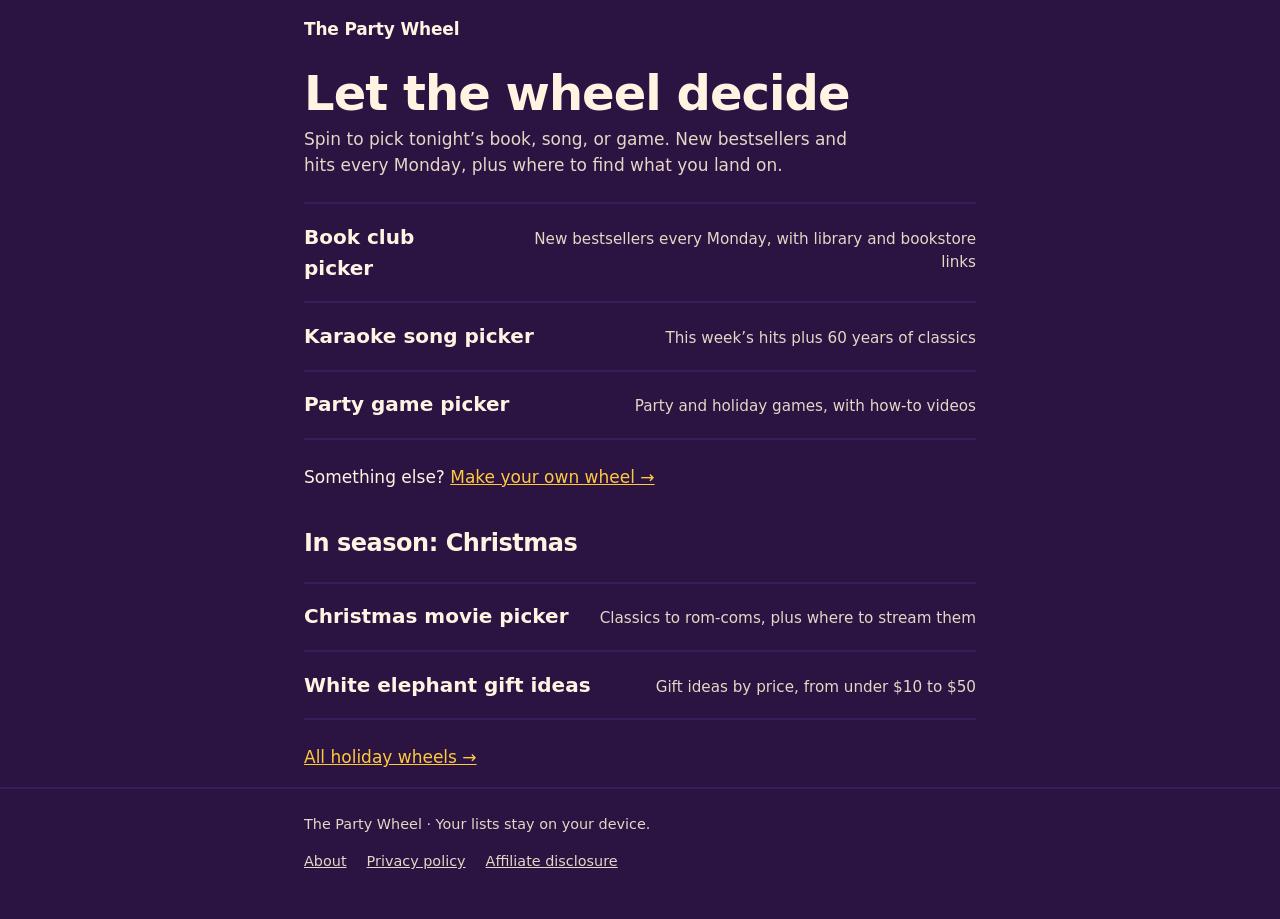
==== index.html @ 5e9249af "Monthly book club pick: hidden site box, fair pick script, pin renderer" ====
<!doctype html>
<html lang="en">
<head>
<meta charset="utf-8">
<meta name="viewport" content="width=device-width, initial-scale=1">
<title>The Party Wheel – Ready-Made Spin Wheels for Parties</title>
<meta name="description" content="Spin to pick tonight's book club read, karaoke song, or party game. New bestsellers and hits every Monday, plus where to find what you land on.">
<link rel="canonical" href="https://thepartywheel.com/">
<meta property="og:type" content="website">
<meta property="og:site_name" content="The Party Wheel">
<meta property="og:title" content="The Party Wheel – Ready-Made Spin Wheels for Parties">
<meta property="og:description" content="Spin to pick tonight's book club read, karaoke song, or party game. New bestsellers and hits every Monday, plus where to find what you land on.">
<meta property="og:url" content="https://thepartywheel.com/">
<meta property="og:image" content="https://thepartywheel.com/assets/og-image.png">
<meta property="og:image:width" content="1200">
<meta property="og:image:height" content="630">
<meta property="og:image:alt" content="A colorful spinning wheel next to the words The Party Wheel: karaoke songs, book club picks, party games">
<meta name="twitter:card" content="summary_large_image">
<link rel="icon" href="/favicon.ico" sizes="48x48">
<link rel="icon" href="/assets/icon.svg" type="image/svg+xml">
<link rel="apple-touch-icon" href="/apple-touch-icon.png">
<meta name="theme-color" content="#2B1342">
<link rel="stylesheet" href="assets/style.css?v=20261015a">
<script type="application/ld+json">{"@context": "https://schema.org", "@type": "WebSite", "name": "The Party Wheel", "alternateName": ["Party Wheel", "thepartywheel.com"], "url": "https://thepartywheel.com/"}</script>
</head>
<body>
<header class="site-header">
  <div class="wrap"><a href="./">The Party Wheel</a></div>
</header>

<main class="wrap">
  <h1>Let the wheel decide</h1>
  <p class="lede">Spin to pick tonight’s book, song, or game. New bestsellers and hits every Monday, plus where to find what you land on.</p>

  <ul class="picker-list">
    <li><a href="book-club-picker/"><strong>Book club picker</strong><small>New bestsellers every Monday, with library and bookstore links</small></a></li>
    <li><a href="karaoke-song-picker/"><strong>Karaoke song picker</strong><small>This week’s hits plus 60 years of classics</small></a></li>
    <li><a href="party-game-picker/"><strong>Party game picker</strong><small>Party and holiday games, with how-to videos</small></a></li>
  </ul>
  <p>Something else? <a href="make-your-own-wheel/">Make your own wheel →</a></p>

  <!-- IN SEASON: swap by hand. Christmas ~Nov 1–Jan 2; see docs/decisions.md 2026-10-10 seasonal rule. Keep to 1–2 wheels. -->
  <h2>In season: Christmas</h2>
  <ul class="picker-list">
    <li><a href="christmas-movie-picker/"><strong>Christmas movie picker</strong><small>Classics to rom-coms, plus where to stream them</small></a></li>
    <li><a href="white-elephant-gift-ideas/"><strong>White elephant gift ideas</strong><small>Gift ideas by price, from under $10 to $50</small></a></li>
  </ul>
  <p><a href="holiday-wheels/">All holiday wheels →</a></p>
</main>

<footer class="site-footer">
  <div class="wrap">The Party Wheel · Your lists stay on your device.
    <nav class="footer-links" aria-label="Site information"><a href="about/">About</a><a href="privacy/">Privacy policy</a><a href="affiliate-disclosure/">Affiliate disclosure</a></nav>
  </div>
</footer>
</body>
</html>
---- assets/style.css ----
:root {
  --plum: #2B1342;
  --plum-2: #3B1C58;
  --pink: #FF4F86;
  --yellow: #FFC93C;
  --teal: #22B8A7;
  --cream: #FFF4E2;
  --cream-dim: #E6D6C4;
  --font: system-ui, -apple-system, "Segoe UI", Roboto, "Helvetica Neue", sans-serif;
}

* { box-sizing: border-box; }

html { -webkit-text-size-adjust: 100%; }

body {
  margin: 0;
  background: var(--plum);
  color: var(--cream);
  font-family: var(--font);
  font-size: 1.0625rem;
  line-height: 1.55;
}

a { color: var(--yellow); }
a:hover { color: var(--cream); }

:focus-visible {
  outline: 3px solid var(--yellow);
  outline-offset: 3px;
}

.wrap {
  max-width: 44rem;
  margin: 0 auto;
  padding: 0 1rem;
}

.site-header {
  padding: 1rem 0;
}
.site-header a {
  color: var(--cream);
  font-weight: 800;
  text-decoration: none;
  letter-spacing: -0.01em;
}

h1, h2, h3 { line-height: 1.15; letter-spacing: -0.02em; }
h1 { font-size: clamp(2rem, 7vw, 3rem); font-weight: 850; margin: 0.5rem 0 0.25rem; }
h2 { font-size: 1.5rem; font-weight: 800; margin: 2.5rem 0 0.5rem; }
h3 { font-size: 1.15rem; font-weight: 750; margin: 1.5rem 0 0.25rem; }

.lede { color: var(--cream-dim); margin: 0 0 1.25rem; max-width: 36rem; }

/* ---------- Wheel stage ---------- */
.stage {
  position: relative;
  width: min(100%, 26rem);
  margin: 0 auto;
}
.stage canvas {
  display: block;
  width: 100%;
  aspect-ratio: 1;
  border-radius: 50%;
  box-shadow: 0 0 0 6px var(--plum-2), 0 0 60px rgba(255, 79, 134, 0.35);
}
.pointer {
  position: absolute;
  top: -6px;
  left: 50%;
  transform: translateX(-50%);
  width: 0; height: 0;
  border-left: 16px solid transparent;
  border-right: 16px solid transparent;
  border-top: 30px solid var(--cream);
  filter: drop-shadow(0 2px 2px rgba(0,0,0,0.4));
}

.spin-btn {
  display: block;
  width: min(100%, 26rem);
  margin: 1.25rem auto 0;
  padding: 1rem;
  border: 0;
  border-radius: 999px;
  background: var(--pink);
  color: var(--plum);
  font: 850 1.35rem/1 var(--font);
  cursor: pointer;
  min-height: 3.5rem;
}
.spin-btn:hover { background: #ff6d9b; }
.spin-btn:disabled { opacity: 0.55; cursor: wait; }

/* ---------- Lyric-screen result ---------- */
.result {
  min-height: 6.5rem;
  margin: 1.5rem auto 0;
  padding: 1rem 1.25rem;
  width: min(100%, 32rem);
  text-align: center;
  background: #12081D;
  border: 2px solid var(--plum-2);
  border-radius: 0.75rem;
}
.result-hint { color: var(--cream-dim); margin: 1.4rem 0; }
.result-label { margin: 0; color: var(--cream-dim); font-size: 0.95rem; }
.lyric {
  margin: 0.25rem 0 0;
  font-size: clamp(1.5rem, 6vw, 2.1rem);
  font-weight: 850;
  line-height: 1.15;
  /* Karaoke highlight: yellow fills left to right over cream */
  background: linear-gradient(90deg, var(--yellow) 50%, var(--cream) 50%);
  background-size: 200% 100%;
  background-position: 100% 0;
  -webkit-background-clip: text;
  background-clip: text;
  color: transparent;
}
.lyric.sing { animation: sing 1.8s ease-in-out forwards; }
@keyframes sing { to { background-position: 0 0; } }
.artist { margin: 0.2rem 0 0; color: var(--teal); font-weight: 700; }

@media (prefers-reduced-motion: reduce) {
  .lyric { background-position: 0 0; }
  .lyric.sing { animation: none; }
}

/* ---------- Controls ---------- */
.controls { margin-top: 2rem; }
.chips { display: flex; flex-wrap: wrap; gap: 0.5rem; margin: 0.5rem 0 1rem; padding: 0; list-style: none; }
.chip {
  padding: 0.55rem 0.95rem;
  min-height: 2.75rem;
  border: 2px solid var(--plum-2);
  border-radius: 999px;
  background: transparent;
  color: var(--cream);
  font: 650 0.98rem var(--font);
  cursor: pointer;
}
.chip[aria-pressed="true"] { background: var(--yellow); border-color: var(--yellow); color: var(--plum); }

label { font-weight: 700; display: block; margin-bottom: 0.35rem; }
.help { color: var(--cream-dim); font-size: 0.95rem; margin: 0 0 0.5rem; }
textarea {
  width: 100%;
  min-height: 12rem;
  padding: 0.75rem;
  border: 2px solid var(--plum-2);
  border-radius: 0.5rem;
  background: #12081D;
  color: var(--cream);
  font: 1rem/1.5 var(--font);
  resize: vertical;
}
.row { display: flex; flex-wrap: wrap; gap: 0.75rem 1.25rem; align-items: center; margin-top: 0.75rem; }
.check { display: flex; gap: 0.5rem; align-items: center; font-weight: 600; margin: 0; }
.check input { width: 1.25rem; height: 1.25rem; accent-color: var(--pink); }
.text-btn {
  background: none; border: 0; padding: 0.5rem 0; min-height: 2.75rem;
  color: var(--yellow); font: 650 1rem var(--font); text-decoration: underline; cursor: pointer;
}

/* ---------- Guide ---------- */
.guide { margin-top: 3rem; padding-bottom: 3rem; }
.guide p, .guide li { max-width: 38rem; }

/* ---------- Home list ---------- */
.picker-list { list-style: none; padding: 0; margin: 1.5rem 0; }
.picker-list li { border-top: 2px solid var(--plum-2); }
.picker-list li:last-child { border-bottom: 2px solid var(--plum-2); }
.picker-list a, .picker-list span.soon {
  display: flex; justify-content: space-between; gap: 1rem; align-items: baseline;
  padding: 1.1rem 0; text-decoration: none; color: var(--cream);
}
.picker-list strong { font-size: 1.25rem; font-weight: 800; }
.picker-list a:hover strong { color: var(--yellow); }
.picker-list small { color: var(--cream-dim); font-size: 0.95rem; text-align: right; }
.picker-list .soon { opacity: 0.55; }

.site-footer {
  border-top: 2px solid var(--plum-2);
  padding: 1.5rem 0 2.5rem;
  color: var(--cream-dim);
  font-size: 0.9rem;
}

.sr-only {
  position: absolute; width: 1px; height: 1px; padding: 0; margin: -1px;
  overflow: hidden; clip: rect(0,0,0,0); white-space: nowrap; border: 0;
}

/* ---------- Filters ---------- */
.filters { display: grid; grid-template-columns: 1fr 1fr; gap: 0.75rem; margin-top: 0.75rem; }
.field label { font-size: 0.95rem; }
select {
  width: 100%;
  min-height: 3rem;
  padding: 0.6rem 2.25rem 0.6rem 0.75rem;
  border: 2px solid var(--plum-2);
  border-radius: 0.5rem;
  background: #12081D url("data:image/svg+xml,%3Csvg xmlns='http://www.w3.org/2000/svg' width='12' height='8'%3E%3Cpath d='M1 1l5 5 5-5' stroke='%23FFC93C' stroke-width='2' fill='none'/%3E%3C/svg%3E") no-repeat right 0.85rem center;
  color: var(--cream);
  font: 650 1rem var(--font);
  appearance: none;
  -webkit-appearance: none;
}
.status { margin: 0; color: var(--cream-dim); font-size: 0.95rem; flex: 1 1 12rem; }
.controls .check { margin: 0.5rem 0 0; }
.check label { margin: 0; }

/* ---------- Own list (collapsed by default) ---------- */
.own-list { margin-top: 1rem; border-top: 2px solid var(--plum-2); padding-top: 0.5rem; }
.own-list summary {
  cursor: pointer;
  min-height: 2.75rem;
  display: flex; align-items: center;
  font-weight: 700;
  color: var(--yellow);
}
.own-list[open] summary { margin-bottom: 0.5rem; }
select:disabled { opacity: 0.5; }

/* ---------- Segmented mode switch ---------- */
.segmented {
  display: grid; grid-template-columns: 1fr 1fr;
  width: min(100%, 26rem); margin: 0 auto 1.25rem; padding: 4px;
  border: 0; border-radius: 999px; background: #12081D;
}
.segmented input { position: absolute; opacity: 0; width: 1px; height: 1px; }
.segmented label {
  margin: 0; padding: 0.7rem 0.5rem; min-height: 2.75rem;
  border-radius: 999px; text-align: center; cursor: pointer;
  font-weight: 750; color: var(--cream-dim);
}
.segmented input:checked + label { background: var(--yellow); color: var(--plum); }
.segmented input:focus-visible + label { outline: 3px solid var(--yellow); outline-offset: 2px; }
.filters.single { grid-template-columns: 1fr; }

/* ---------- Book club: source switch, genre chips, book list ---------- */
.segmented.small { width: 100%; margin: 0 0 1.25rem; }
p.field-legend { margin: 0.5rem 0 0.5rem; }
.segmented.small label { padding: 0.6rem 0.4rem; font-size: 0.98rem; }
.field-legend { font-weight: 700; padding: 0; margin-bottom: 0.5rem; grid-column: 1 / -1; }
.legend-note { display: block; font-weight: 400; color: var(--cream-dim); font-size: 0.95rem; }
.chip-group { border: 0; padding: 0; margin: 0; }
.chip-group .chips { margin-top: 0; }
.chip[aria-pressed="false"] { color: var(--cream-dim); text-decoration: line-through; text-decoration-color: rgba(255,244,226,0.4); }
.book-list { list-style: none; padding: 0; margin: 0; }
.book-list li { padding: 0.35rem 0; border-bottom: 1px solid var(--plum-2); }
.book-row { display: flex; justify-content: space-between; align-items: center; gap: 1rem; }
.options-btn { flex: none; }
.book-list .store-links { padding: 0 0 0.6rem; text-align: left; }

/* Store links: task first, store second. Three visible, rest under "More". */
.store-links { margin-top: 0.85rem; }
.store-main { list-style: none; padding: 0; margin: 0; display: grid; gap: 0.15rem; }
.store-main a { display: inline-block; padding: 0.45rem 0; min-height: 2.75rem; line-height: 1.9rem; font-weight: 750; }
.store-more { margin: 0.25rem 0 0; color: var(--cream-dim); font-size: 0.95rem; display: flex; flex-wrap: wrap; gap: 0 1rem; align-items: baseline; }
.result .store-more { justify-content: center; }
.store-more a { display: inline-block; padding: 0.55rem 0; }
.book-list .store-main li { border: 0; padding: 0; }
.disclosure { color: var(--cream-dim); font-size: 0.9rem; margin-top: 1rem; }

/* ---------- Text pages (privacy, disclosure) ---------- */
.prose { padding-bottom: 3rem; }
.prose p, .prose li { max-width: 38rem; }
.prose .updated { color: var(--cream-dim); font-size: 0.95rem; }
.footer-links { display: flex; flex-wrap: wrap; gap: 0.25rem 1.25rem; margin-top: 0.5rem; }
.footer-links a { display: inline-block; padding: 0.4rem 0; color: var(--cream-dim); }
.footer-links a:hover { color: var(--yellow); }
.how-to { margin: 0.6rem auto 0; max-width: 30rem; color: var(--cream); font-size: 1rem; }

/* ---------- Share ---------- */
.share-row { text-align: center; margin: 0.5rem 0 0; }
.share-status { display: block; color: var(--cream-dim); font-size: 0.95rem; min-height: 1.2em; }
.shared-note { margin: 0.75rem 0 1.75rem; position: relative; z-index: 1; padding: 0.6rem 0.9rem; border-radius: 0.5rem; background: #12081D; border: 2px solid var(--teal); color: var(--cream); font-size: 0.95rem; }

/* Book club: "This month's pick" box (under the intro line) */
.month-pick { margin: 0 0 1.25rem; padding: 0.85rem 1rem; border-radius: 0.75rem; background: #12081D; border: 2px solid var(--yellow); }
.month-pick p { margin: 0; }
.month-pick-label { font-size: 0.8rem; font-weight: 750; letter-spacing: 0.06em; text-transform: uppercase; color: var(--yellow); }
.month-pick-title { font-size: 1.25rem; font-weight: 800; margin-top: 0.15rem !important; text-wrap: balance; }
.month-pick-by { color: var(--cream-dim); font-size: 0.95rem; }
.month-pick-links { margin-top: 0.3rem !important; display: flex; flex-wrap: wrap; column-gap: 1.1rem; }
.month-pick-links a { font-weight: 750; display: inline-block; min-height: 2.75rem; line-height: 2.75rem; }
.month-pick-note { margin-top: 0.3rem !important; color: var(--cream-dim); font-size: 0.8rem; }
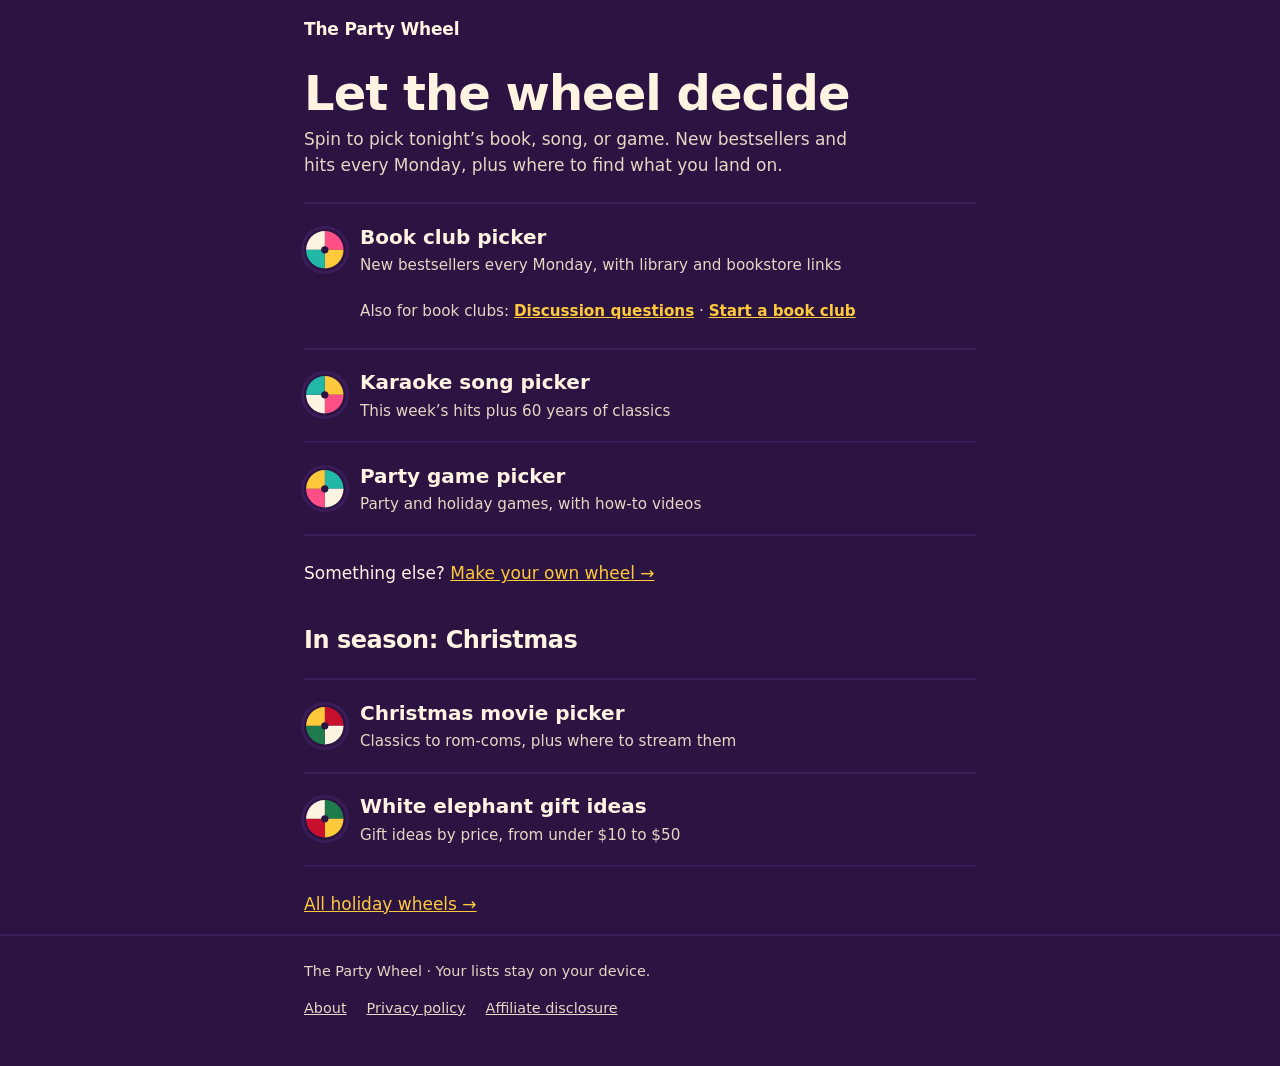
==== commit 615d77ae: "Visual refresh preview: home wheel icons, book club wheel first Home: small wheel icon per picker, t" ====
--- a/index.html
+++ b/index.html
@@ -20,7 +20,7 @@
 <link rel="icon" href="/assets/icon.svg" type="image/svg+xml">
 <link rel="apple-touch-icon" href="/apple-touch-icon.png">
 <meta name="theme-color" content="#2B1342">
-<link rel="stylesheet" href="assets/style.css?v=20261015a">
+<link rel="stylesheet" href="assets/style.css?v=20261102b">
 <script type="application/ld+json">{"@context": "https://schema.org", "@type": "WebSite", "name": "The Party Wheel", "alternateName": ["Party Wheel", "thepartywheel.com"], "url": "https://thepartywheel.com/"}</script>
 </head>
 <body>
@@ -33,17 +33,19 @@
   <p class="lede">Spin to pick tonight’s book, song, or game. New bestsellers and hits every Monday, plus where to find what you land on.</p>
 
   <ul class="picker-list">
-    <li><a href="book-club-picker/"><strong>Book club picker</strong><small>New bestsellers every Monday, with library and bookstore links</small></a></li>
-    <li><a href="karaoke-song-picker/"><strong>Karaoke song picker</strong><small>This week’s hits plus 60 years of classics</small></a></li>
-    <li><a href="party-game-picker/"><strong>Party game picker</strong><small>Party and holiday games, with how-to videos</small></a></li>
+    <li><a href="book-club-picker/"><svg class="mini-wheel" viewBox="0 0 40 40" aria-hidden="true" focusable="false"><path d="M20 20L20.0 2.0A18 18 0 0 1 38.0 20.0Z" fill="#FF4F86"/><path d="M20 20L38.0 20.0A18 18 0 0 1 20.0 38.0Z" fill="#FFC93C"/><path d="M20 20L20.0 38.0A18 18 0 0 1 2.0 20.0Z" fill="#22B8A7"/><path d="M20 20L2.0 20.0A18 18 0 0 1 20.0 2.0Z" fill="#FFF4E2"/><circle cx="20" cy="20" r="3.5" fill="#2B1342"/></svg><span><strong>Book club picker</strong><small>New bestsellers every Monday, with library and bookstore links</small></span></a>
+      <p class="sub-links">Also for book clubs: <a href="book-club-questions/">Discussion questions</a> · <a href="start-a-book-club/">Start a book club</a></p>
+    </li>
+    <li><a href="karaoke-song-picker/"><svg class="mini-wheel" viewBox="0 0 40 40" aria-hidden="true" focusable="false"><path d="M20 20L20.0 2.0A18 18 0 0 1 38.0 20.0Z" fill="#FFC93C"/><path d="M20 20L38.0 20.0A18 18 0 0 1 20.0 38.0Z" fill="#FF4F86"/><path d="M20 20L20.0 38.0A18 18 0 0 1 2.0 20.0Z" fill="#FFF4E2"/><path d="M20 20L2.0 20.0A18 18 0 0 1 20.0 2.0Z" fill="#22B8A7"/><circle cx="20" cy="20" r="3.5" fill="#2B1342"/></svg><span><strong>Karaoke song picker</strong><small>This week’s hits plus 60 years of classics</small></span></a></li>
+    <li><a href="party-game-picker/"><svg class="mini-wheel" viewBox="0 0 40 40" aria-hidden="true" focusable="false"><path d="M20 20L20.0 2.0A18 18 0 0 1 38.0 20.0Z" fill="#22B8A7"/><path d="M20 20L38.0 20.0A18 18 0 0 1 20.0 38.0Z" fill="#FFF4E2"/><path d="M20 20L20.0 38.0A18 18 0 0 1 2.0 20.0Z" fill="#FF4F86"/><path d="M20 20L2.0 20.0A18 18 0 0 1 20.0 2.0Z" fill="#FFC93C"/><circle cx="20" cy="20" r="3.5" fill="#2B1342"/></svg><span><strong>Party game picker</strong><small>Party and holiday games, with how-to videos</small></span></a></li>
   </ul>
   <p>Something else? <a href="make-your-own-wheel/">Make your own wheel →</a></p>
 
   <!-- IN SEASON: swap by hand. Christmas ~Nov 1–Jan 2; see docs/decisions.md 2026-10-10 seasonal rule. Keep to 1–2 wheels. -->
   <h2>In season: Christmas</h2>
   <ul class="picker-list">
-    <li><a href="christmas-movie-picker/"><strong>Christmas movie picker</strong><small>Classics to rom-coms, plus where to stream them</small></a></li>
-    <li><a href="white-elephant-gift-ideas/"><strong>White elephant gift ideas</strong><small>Gift ideas by price, from under $10 to $50</small></a></li>
+    <li><a href="christmas-movie-picker/"><svg class="mini-wheel" viewBox="0 0 40 40" aria-hidden="true" focusable="false"><path d="M20 20L20.0 2.0A18 18 0 0 1 38.0 20.0Z" fill="#C8102E"/><path d="M20 20L38.0 20.0A18 18 0 0 1 20.0 38.0Z" fill="#FFF4E2"/><path d="M20 20L20.0 38.0A18 18 0 0 1 2.0 20.0Z" fill="#1E7B4C"/><path d="M20 20L2.0 20.0A18 18 0 0 1 20.0 2.0Z" fill="#FFC93C"/><circle cx="20" cy="20" r="3.5" fill="#2B1342"/></svg><span><strong>Christmas movie picker</strong><small>Classics to rom-coms, plus where to stream them</small></span></a></li>
+    <li><a href="white-elephant-gift-ideas/"><svg class="mini-wheel" viewBox="0 0 40 40" aria-hidden="true" focusable="false"><path d="M20 20L20.0 2.0A18 18 0 0 1 38.0 20.0Z" fill="#1E7B4C"/><path d="M20 20L38.0 20.0A18 18 0 0 1 20.0 38.0Z" fill="#FFC93C"/><path d="M20 20L20.0 38.0A18 18 0 0 1 2.0 20.0Z" fill="#C8102E"/><path d="M20 20L2.0 20.0A18 18 0 0 1 20.0 2.0Z" fill="#FFF4E2"/><circle cx="20" cy="20" r="3.5" fill="#2B1342"/></svg><span><strong>White elephant gift ideas</strong><small>Gift ideas by price, from under $10 to $50</small></span></a></li>
   </ul>
   <p><a href="holiday-wheels/">All holiday wheels →</a></p>
 </main>
@@ -53,5 +55,6 @@
     <nav class="footer-links" aria-label="Site information"><a href="about/">About</a><a href="privacy/">Privacy policy</a><a href="affiliate-disclosure/">Affiliate disclosure</a></nav>
   </div>
 </footer>
+<script src="assets/count.js?v=20261031a" defer></script>
 </body>
 </html>
--- a/assets/style.css
+++ b/assets/style.css
@@ -289,3 +289,72 @@
 .month-pick-links { margin-top: 0.3rem !important; display: flex; flex-wrap: wrap; column-gap: 1.1rem; }
 .month-pick-links a { font-weight: 750; display: inline-block; min-height: 2.75rem; line-height: 2.75rem; }
 .month-pick-note { margin-top: 0.3rem !important; color: var(--cream-dim); font-size: 0.8rem; }
+
+/* ---------- Book club questions wheel ---------- */
+.question-text { margin: 0.35rem 0 0.25rem; font-size: clamp(1.3rem, 5.2vw, 1.7rem); font-weight: 800; line-height: 1.3; color: var(--cream); text-wrap: balance; }
+.result .result-label { color: var(--teal); font-weight: 750; }
+.q-list { padding-left: 1.25rem; }
+.q-list li { margin: 0.35rem 0; }
+.related { margin-top: 2rem; color: var(--cream-dim); }
+.related a { display: inline-block; min-height: 2.75rem; line-height: 2.75rem; }
+
+/* ---------- Start a book club ---------- */
+.steps-nav ol { margin: 0 0 0.5rem; padding-left: 1.4rem; }
+.steps-nav a { display: inline-block; min-height: 2.75rem; line-height: 2.75rem; font-weight: 700; }
+.guide.steps { margin-top: 1rem; padding-bottom: 0; }
+.tool-box { margin: 1.25rem 0 0.5rem; padding: 1rem 1.1rem 1.25rem; border-radius: 0.75rem; background: #12081D; border: 2px solid var(--plum-2); }
+.tool-box h3 { margin-top: 0.25rem; }
+.tool-box textarea { min-height: 9rem; margin-bottom: 1rem; background: var(--plum); }
+.tool-box textarea.short { min-height: 6rem; }
+.tool-box select { background-color: var(--plum); }
+.text-input {
+  width: 100%; min-height: 3rem; padding: 0.6rem 0.75rem;
+  border: 2px solid var(--plum-2); border-radius: 0.5rem;
+  background: var(--plum); color: var(--cream); font: 650 1rem var(--font);
+  color-scheme: dark;
+}
+.name-list { list-style: none; padding: 0; margin: 1rem 0 0.25rem; display: grid; gap: 0.4rem; }
+.name-list li { padding: 0.55rem 0.8rem; border-radius: 0.5rem; background: var(--plum-2); font-weight: 750; font-size: 1.1rem; }
+.tool-box .filters { margin-bottom: 0.5rem; }
+.tool-box .spin-btn { margin-top: 1rem; }
+.tool-box .status { margin-top: 0.75rem; text-align: center; }
+.plan-title { font-size: 1.2rem; margin: 1.5rem 0 0.5rem; }
+.plan-list { list-style: none; padding: 0; margin: 0; }
+.plan-list li { padding: 0.7rem 0; border-top: 1px solid var(--plum-2); }
+.plan-list p { margin: 0; }
+.plan-when { color: var(--teal); font-weight: 750; font-size: 0.95rem; }
+.plan-book { font-weight: 800; font-size: 1.1rem; }
+.plan-host { color: var(--cream-dim); }
+.plan-actions { justify-content: center; }
+
+@media print {
+  body { background: #fff; color: #000; }
+  .site-header, .site-footer, .lede, .steps-nav, .guide, .related, .tool-box:not([aria-labelledby="planner-heading"]),
+  .tool-box > :not(#plan-output), .plan-actions, #plan-share-status, #plan-output > .help { display: none !important; }
+  .tool-box { border: 0; background: none; padding: 0; }
+  h1 { display: none; }
+  .plan-title { font-size: 1.6rem; color: #000; }
+  .plan-list li { border-color: #999; }
+  .plan-when, .plan-host { color: #333; }
+}
+
+/* ---------- Visual refresh (2026-11 preview) ---------- */
+/* Home: wheel icon beside each picker, title above its description */
+.picker-list a:has(.mini-wheel) { justify-content: flex-start; align-items: center; gap: 0.9rem; }
+.mini-wheel { flex: none; width: 2.6rem; height: 2.6rem; border-radius: 50%; box-shadow: 0 0 0 3px var(--plum-2); }
+.picker-list a:has(.mini-wheel) span { display: flex; flex-direction: column; gap: 0.1rem; }
+.picker-list a:has(.mini-wheel) small { text-align: left; }
+.picker-list a:hover .mini-wheel { box-shadow: 0 0 0 3px var(--yellow); }
+.sub-links { margin: -0.4rem 0 0.9rem 3.5rem; color: var(--cream-dim); font-size: 0.95rem; }
+.sub-links a { display: inline-block; min-height: 2.75rem; line-height: 2.75rem; }
+
+/* Result box stays short until there's a pick */
+.result:has(> .result-hint:only-child) { min-height: 0; padding: 0.4rem 1rem; }
+.result:has(> .result-hint:only-child) .result-hint { margin: 0.6rem 0; }
+
+/* Stacked related links */
+.more-links h2 { font-size: 1.15rem; margin: 2rem 0 0.25rem; }
+.more-links ul { list-style: none; padding: 0; margin: 0; }
+.more-links a { display: inline-block; min-height: 2.75rem; line-height: 2.75rem; font-weight: 700; }
+.picker-list .sub-links a { display: inline-block; padding: 0; color: var(--yellow); text-decoration: underline; font-weight: 700; }
+.picker-list .sub-links a:hover { color: var(--cream); }
